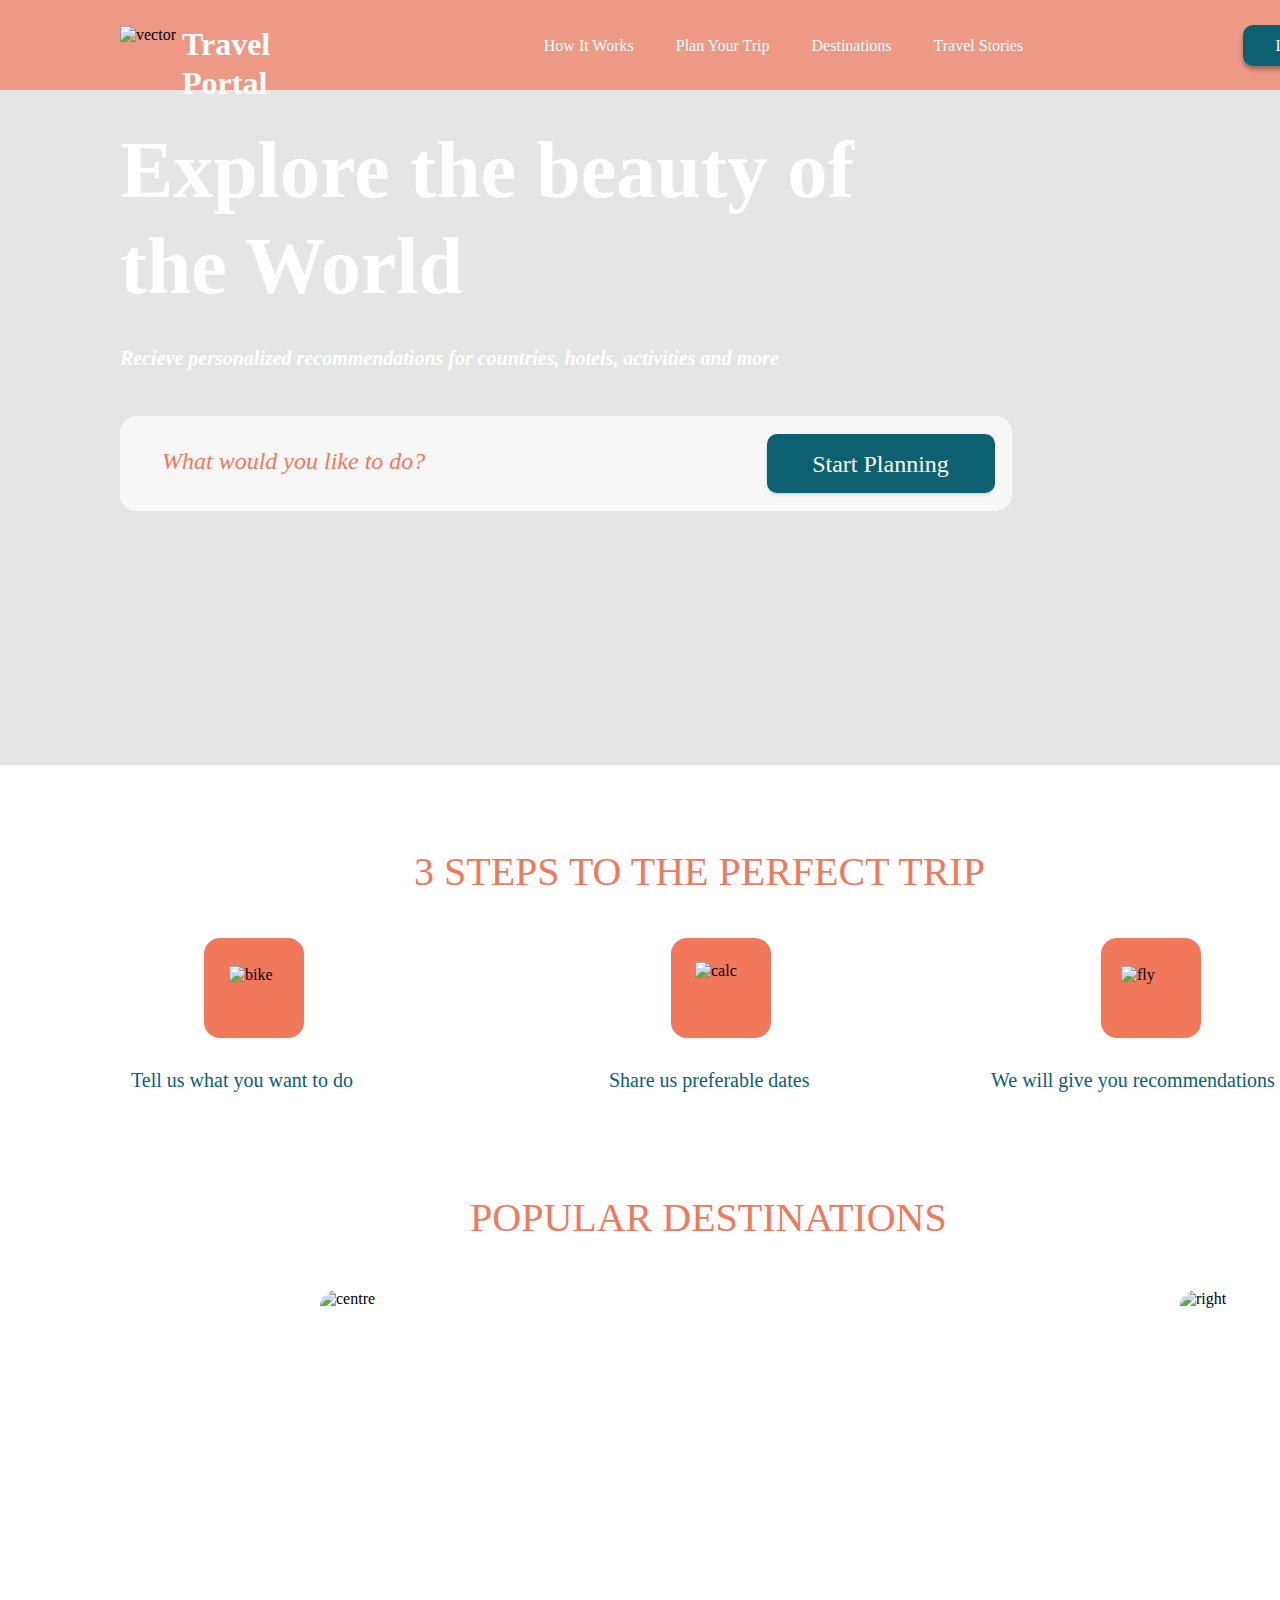
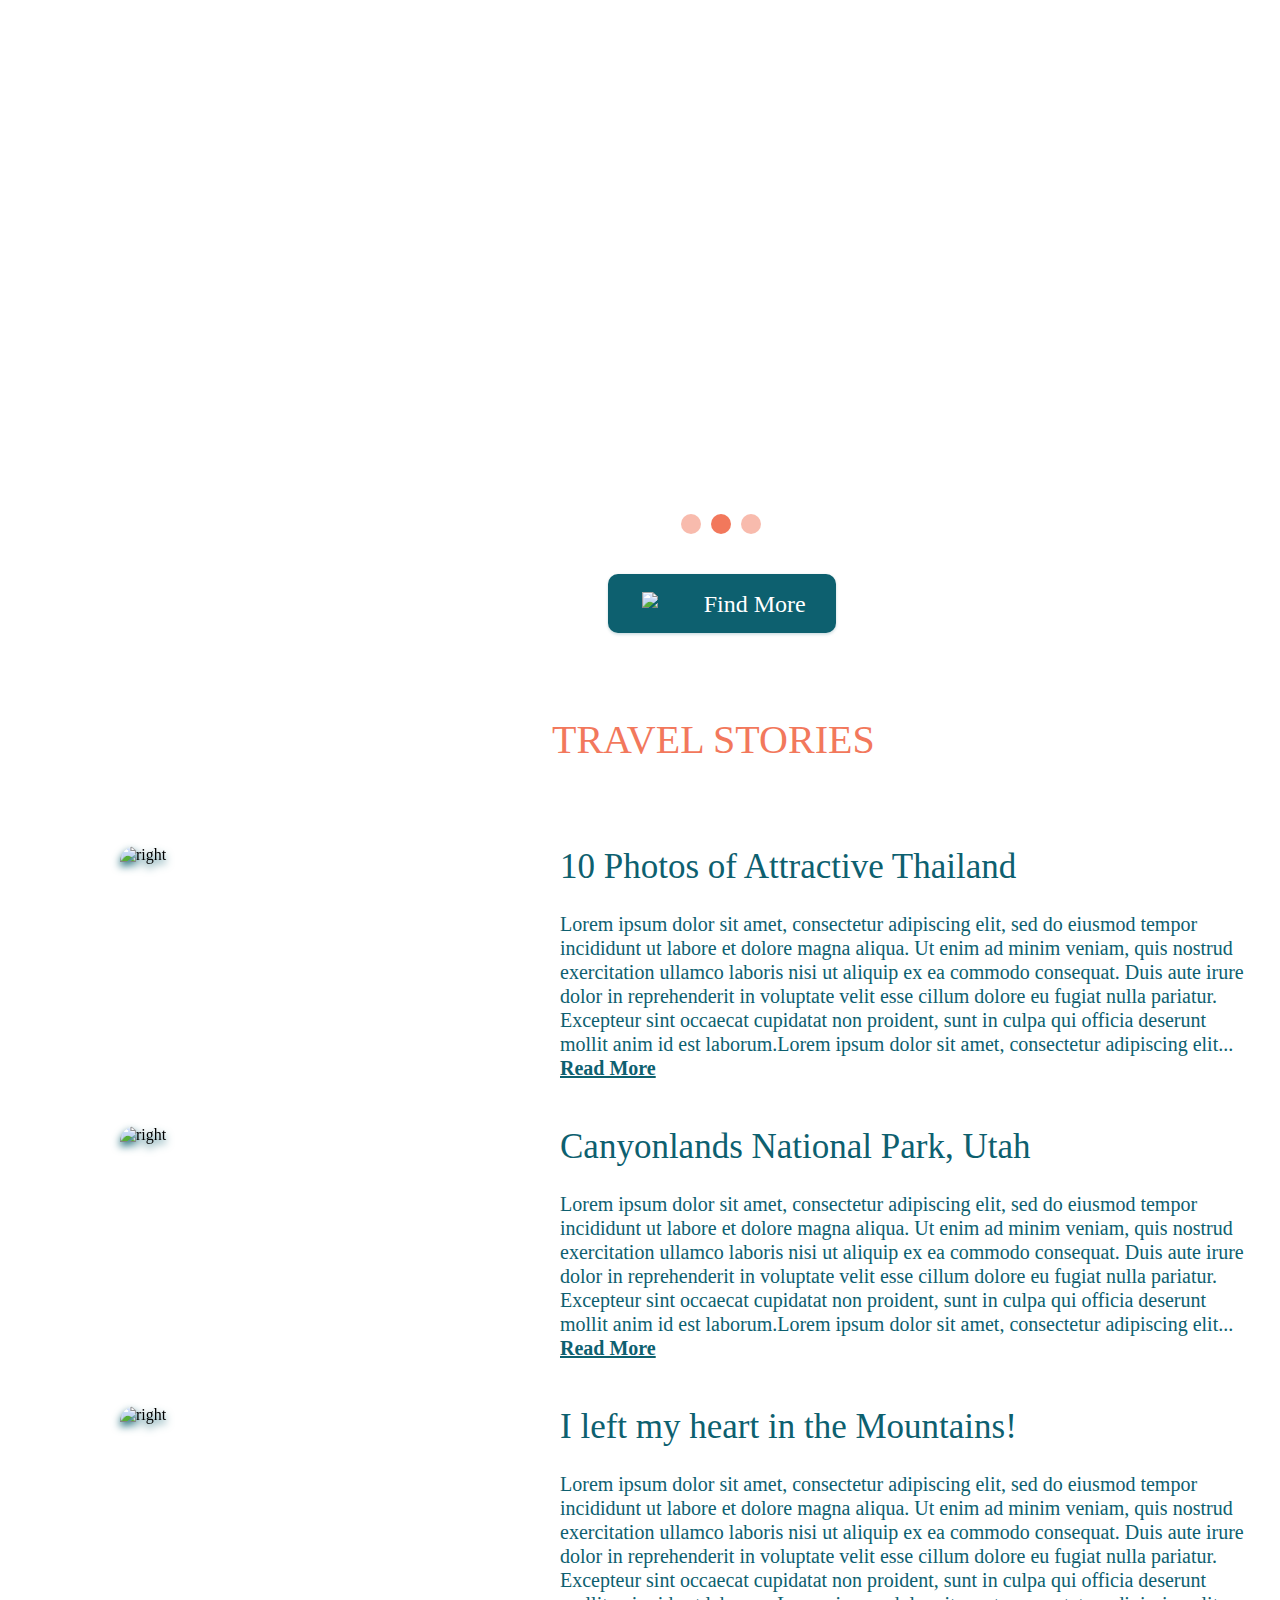
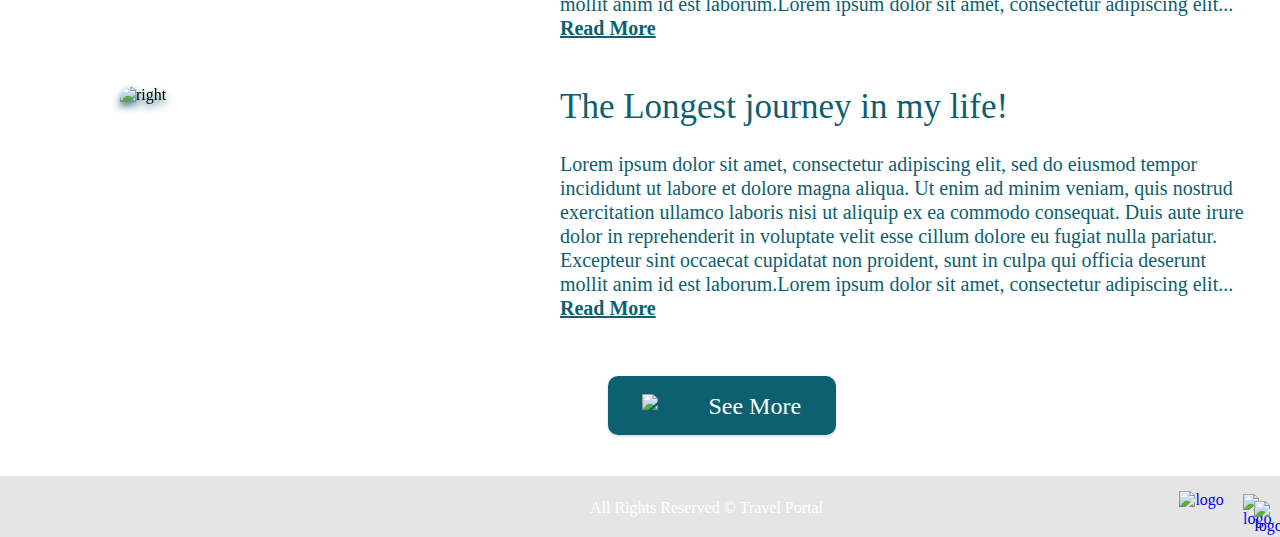
==== travel/travel.html @ ffa9858a "feat: add travel file" ====
<!DOCTYPE html>
<html lang="En">

<head>
    <meta charset="UTF-8">
    <title>Travel</title>
    <link rel="stylesheet" type="text/css" href="travel.css">
    <link rel="icon" type="image/x-icon" href="travel/picture/rsschoolicon.png">
</head>

<body class="">
    <hgroup class="centre0 mycursor">

        <header>
            <section>
                <div class="top1">

                    <div>
                        <img class="vector" alt="vector" src="travel/picture/logotravel.svg">
                    </div>

                    <div>
                        <h4 class="TravelPortal">Travel Portal</h4>
                    </div>

                    <nav class="navig mucursor">
                        <ul class="nav__li">
                            <li><a class="navili" href="#Explore_the_beauty_of_the_World">How It Works</a></li>
                            <li><a class="navili" href="#3_STEPS_TO_THE_PERFECT_TRIP">Plan Your Trip</a></li>
                            <li><a class="navili" href="#POPULAR_DESTINATIONS">Destinations</a></li>
                            <li><a class="navili" href="#TRAVEL_STORIES">Travel Stories</a></li>
                        </ul>
                    </nav>
                    
                        
                                         
                    <button class="login">

                        <a href="file:///C:/Users/Dimas/rsSchool/rsschool-cv/Login.html"><p class="log1">Login</p></a>

                    </button>
                    
                </div>

                <div class="preview">
                    <preview>
                        <h1 id="Explore_the_beauty_of_the_World">Explore the beauty of<br> the World</h1>
                        <p class="previewP">Recieve personalized recommendations for countries, hotels, activities and
                            more</p>
                        <div class="qu" type="text" id="fname" name="fname">
                            <div class="text1">

                                <p>What would you like to do?</p>

                            </div>

                            <button class="startplan">
                                <p class="start">Start Planning</p>
                            </button>
                        </div>
                </div>
                </preview>
                </div>
            </section>
        </header>

        <main>
            <steps>
                <div>
                    <h2 class="steps4" id="3_STEPS_TO_THE_PERFECT_TRIP">3 STEPS TO THE PERFECT TRIP</h2>

                    <div>
                        <steps>
                            <div class="steps321">
                                <div class="steps1">
                                    <div class="logo1"><img class="bike1" alt="bike" src="travel/picture/logobike.svg">
                                    </div>
                                    <p class="textsteps1">Tell us what you want to do</p>
                                </div>
                                <div class="steps2">
                                    <div class="logo2"><img class="calc1" alt="calc" src="travel/picture/logocalc.png">
                                    </div>
                                    <p class="textsteps2">Share us preferable dates </p>

                                </div>
                                <div class="steps3">
                                    <div class="logo3"><img class="fly" alt="fly" src="travel/picture/logofly.png"></div>
                                    <p class="textsteps3">We will give you recommendations</p>
                                </div>
                            </div>

                        </steps>

                    </div>
                </div>

                <div class="">
                    <destinations>
                        <div>
                            <div class="popular" id="POPULAR_DESTINATIONS">
                                <h2 class="steps5">POPULAR DESTINATIONS</h2>
                            </div>
                        </div>
                        <div class="pucture3 ">
                            <div>
                                <div class="container">
                                    <img class="leftpicture slaider" alt="left" src="travel/picture/leftpicture.jpg">
                                </div>
                            </div>
                            <div>
                                <div class="container">
                                    <img class="centrepicture slaider" alt="centre" src="travel/picture/centrepicture.jpg">
                                    <p class="bottom-left">JAPAN</p>
                                </div>
                            </div>



                            <div>
                                <div class="container">
                                    <img class="rightpicture slaider" alt="right" src="travel/picture/rightpicture.jpg">
                                    <div class="bottom-left">USA</div>
                                </div>
                            </div>
                        </div>
                        <div>
                            <ul class="point">
                                <li class="point1 point"></li>
                                <li class="point2 point"></li>
                                <li class="point3 point"></li>
                            </ul>
                        </div>

                        <div class="seemore">
                            <button style="display: flex;">
                                <img class="right" alt="right" src="travel/picture/right.svg">
                                <p class="text_see_more">Find More</p>
                            </button>
                        </div>

                        <div id="TRAVEL_STORIES">
                            <div class="text_travel_stories">
                                <h2 class="steps6">TRAVEL STORIES</h2>
                            </div>
                        </div>

                    </destinations>
                </div>




                <stories>
                    <div class="fon">
                        <div class="stories">
                            <div class="text2">
                                <section>
                                    <div>
                                        <div class="text12">
                                            <img class="p1" alt="right" src="travel/picture/P1.jpg">
                                            <span class="textleft">
                                                <p class="textbig">10 Photos of Attractive Thailand</p>
                                                <p class="textlittle texttop">Lorem ipsum dolor sit amet, consectetur
                                                    adipiscing
                                                    elit,
                                                    sed do
                                                    eiusmod tempor<br>
                                                    incididunt ut labore et dolore magna aliqua. Ut enim ad minim
                                                    veniam,
                                                    quis
                                                    nostrud<br>
                                                    exercitation ullamco laboris nisi ut aliquip ex ea commodo
                                                    consequat.
                                                    Duis
                                                    aute
                                                    irure<br>
                                                    dolor in reprehenderit in voluptate velit esse cillum dolore eu
                                                    fugiat
                                                    nulla
                                                    pariatur.<br>
                                                    Excepteur sint occaecat cupidatat non proident, sunt in culpa qui
                                                    officia
                                                    deserunt<br>
                                                    mollit anim id est laborum.Lorem ipsum dolor sit amet, consectetur
                                                    adipiscing
                                                    elit...<br>
                                                    <ins><b>Read More</b></ins>
                                                </p>
                                            </span>
                                        </div>
                                    </div>
                                </section>
                                <section>
                                    <div class="">
                                        <div class="text12">
                                            <img class="p1" alt="right" src="travel/picture/P2.jpg">
                                            <span class="textleft">
                                                <p class="textbig">Canyonlands National Park, Utah</p>
                                                <p class="textlittle texttop">Lorem ipsum dolor sit amet, consectetur
                                                    adipiscing
                                                    elit,
                                                    sed do
                                                    eiusmod tempor<br>
                                                    incididunt ut labore et dolore magna aliqua. Ut enim ad minim
                                                    veniam,
                                                    quis
                                                    nostrud<br>
                                                    exercitation ullamco laboris nisi ut aliquip ex ea commodo
                                                    consequat.
                                                    Duis
                                                    aute
                                                    irure<br>
                                                    dolor in reprehenderit in voluptate velit esse cillum dolore eu
                                                    fugiat
                                                    nulla
                                                    pariatur.<br>
                                                    Excepteur sint occaecat cupidatat non proident, sunt in culpa qui
                                                    officia
                                                    deserunt<br>
                                                    mollit anim id est laborum.Lorem ipsum dolor sit amet, consectetur
                                                    adipiscing
                                                    elit...<br>
                                                    <ins><b>Read More</b></ins>
                                                </p>
                                            </span>
                                        </div>
                                    </div>
                                </section>

                                <section>
                                    <div class="">
                                        <div class="text12">
                                            <img class="p1" alt="right" src="travel/picture/P3.jpg">
                                            <span class="textleft">
                                                <p class="textbig">I left my heart in the Mountains!</p>
                                                <p class="textlittle texttop">Lorem ipsum dolor sit amet, consectetur
                                                    adipiscing
                                                    elit,
                                                    sed do
                                                    eiusmod tempor<br>
                                                    incididunt ut labore et dolore magna aliqua. Ut enim ad minim
                                                    veniam,
                                                    quis
                                                    nostrud<br>
                                                    exercitation ullamco laboris nisi ut aliquip ex ea commodo
                                                    consequat.
                                                    Duis
                                                    aute
                                                    irure<br>
                                                    dolor in reprehenderit in voluptate velit esse cillum dolore eu
                                                    fugiat
                                                    nulla
                                                    pariatur.<br>
                                                    Excepteur sint occaecat cupidatat non proident, sunt in culpa qui
                                                    officia
                                                    deserunt<br>
                                                    mollit anim id est laborum.Lorem ipsum dolor sit amet, consectetur
                                                    adipiscing
                                                    elit...<br>
                                                    <ins><b>Read More</b></ins>
                                                </p>
                                            </span>
                                        </div>
                                    </div>
                                </section>
                                <section>
                                    <div class="">
                                        <div class="text12">
                                            <img class="p1" alt="right" src="travel/picture/P4.jpg">
                                            <span class="textleft">
                                                <p class="textbig">The Longest journey in my life!</p>
                                                <p class="textlittle texttop">Lorem ipsum dolor sit amet, consectetur
                                                    adipiscing
                                                    elit,
                                                    sed do
                                                    eiusmod tempor<br>
                                                    incididunt ut labore et dolore magna aliqua. Ut enim ad minim
                                                    veniam,
                                                    quis
                                                    nostrud<br>
                                                    exercitation ullamco laboris nisi ut aliquip ex ea commodo
                                                    consequat.
                                                    Duis
                                                    aute
                                                    irure<br>
                                                    dolor in reprehenderit in voluptate velit esse cillum dolore eu
                                                    fugiat
                                                    nulla
                                                    pariatur.<br>
                                                    Excepteur sint occaecat cupidatat non proident, sunt in culpa qui
                                                    officia
                                                    deserunt<br>
                                                    mollit anim id est laborum.Lorem ipsum dolor sit amet, consectetur
                                                    adipiscing
                                                    elit...<br>
                                                    <ins><b>Read More</b></ins>
                                                </p>
                                            </span>
                                        </div>
                                    </div>
                                </section>
                            </div>

                            <div class="seemore">
                                <button style="display: flex;">
                                    <img class="right" alt="right" src="travel/picture/right.svg">
                                    <p class="text_see_more">See More</p>
                                </button>

                            </div>
                        </div>
                    </div>


                </stories>

        </main>

        <footer>

            <div class="fon1">

                <div class="footer1">
                    <p class="textfooter">All Rights Reserved © Travel Portal</p>
                </div>

                <div class="logoinsta">
                    <a class="" href="https://github.com/DmitriiYusha"> <img alt="logo"
                            src="travel/picture/logoInsta.svg"></a>
                </div>

                <div class="container1 logoyyoutube">
                    <div>
                        <a class="" href="https://github.com/DmitriiYusha">
                            <img alt="logo" src="travel/picture/logoYouTube.svg">
                        </a>
                        <a class="bottom-left1" href="https://github.com/DmitriiYusha">
                            <img class="" alt="logo" src="travel/picture/youtube1.svg">
                        </a>
                    </div>
                </div>

                <div class="logobirsd">
                    <a class="" href="https://github.com/DmitriiYusha"> <img alt="logo"
                            src="travel/picture/logobirsd.svg"></a>
                </div>

            </div>

        </footer>


    </hgroup>
</body>

</html>
---- travel/travel.css ----
/*! normalize.css v8.0.1 | MIT License | github.com/necolas/normalize.css */

/* Document
   ========================================================================== */

/**
 * 1. Correct the line height in all browsers.
 * 2. Prevent adjustments of font size after orientation changes in iOS.
 */

html {
    line-height: 1.15;
    /* 1 */
    -webkit-text-size-adjust: 100%;
    /* 2 */
}

/* Sections
     ========================================================================== */

/**
   * Remove the margin in all browsers.
   */

body {
    margin: 0;
}

/**
   * Render the `main` element consistently in IE.
   */

main {
    display: block;
}

/**
   * Correct the font size and margin on `h1` elements within `section` and
   * `article` contexts in Chrome, Firefox, and Safari.
   */

h1 {
    font-size: 2em;
    margin: 0.67em 0;
}

/* Grouping content
     ========================================================================== */

/**
   * 1. Add the correct box sizing in Firefox.
   * 2. Show the overflow in Edge and IE.
   */

hr {
    box-sizing: content-box;
    /* 1 */
    height: 0;
    /* 1 */
    overflow: visible;
    /* 2 */
}

/**
   * 1. Correct the inheritance and scaling of font size in all browsers.
   * 2. Correct the odd `em` font sizing in all browsers.
   */

pre {
    font-family: monospace, monospace;
    /* 1 */
    font-size: 1em;
    /* 2 */
}

/* Text-level semantics
     ========================================================================== */

/**
   * Remove the gray background on active links in IE 10.
   */

a {
    background-color: transparent;
}

/**
   * 1. Remove the bottom border in Chrome 57-
   * 2. Add the correct text decoration in Chrome, Edge, IE, Opera, and Safari.
   */

abbr[title] {
    border-bottom: none;
    /* 1 */
    text-decoration: underline;
    /* 2 */
    text-decoration: underline dotted;
    /* 2 */
}

/**
   * Add the correct font weight in Chrome, Edge, and Safari.
   */

b,
strong {
    font-weight: bolder;
}

/**
   * 1. Correct the inheritance and scaling of font size in all browsers.
   * 2. Correct the odd `em` font sizing in all browsers.
   */

code,
kbd,
samp {
    font-family: monospace, monospace;
    /* 1 */
    font-size: 1em;
    /* 2 */
}

/**
   * Add the correct font size in all browsers.
   */

small {
    font-size: 80%;
}

/**
   * Prevent `sub` and `sup` elements from affecting the line height in
   * all browsers.
   */

sub,
sup {
    font-size: 75%;
    line-height: 0;
    position: relative;
    vertical-align: baseline;
}

sub {
    bottom: -0.25em;
}

sup {
    top: -0.5em;
}

/* Embedded content
     ========================================================================== */

/**
   * Remove the border on images inside links in IE 10.
   */

img {
    border-style: none;
}

/* Forms
     ========================================================================== */

/**
   * 1. Change the font styles in all browsers.
   * 2. Remove the margin in Firefox and Safari.
   */

button,
input,
optgroup,
select,
textarea {
    font-family: inherit;
    /* 1 */
    font-size: 100%;
    /* 1 */
    line-height: 1.15;
    /* 1 */
    margin: 0;
    /* 2 */
}

/**
   * Show the overflow in IE.
   * 1. Show the overflow in Edge.
   */

button,
input {
    /* 1 */
    overflow: visible;
}

/**
   * Remove the inheritance of text transform in Edge, Firefox, and IE.
   * 1. Remove the inheritance of text transform in Firefox.
   */

button,
select {
    /* 1 */
    text-transform: none;
}

/**
   * Correct the inability to style clickable types in iOS and Safari.
   */

button,
[type="button"],
[type="reset"],
[type="submit"] {
    -webkit-appearance: button;
}

/**
   * Remove the inner border and padding in Firefox.
   */

button::-moz-focus-inner,
[type="button"]::-moz-focus-inner,
[type="reset"]::-moz-focus-inner,
[type="submit"]::-moz-focus-inner {
    border-style: none;
    padding: 0;
}

/**
   * Restore the focus styles unset by the previous rule.
   */

button:-moz-focusring,
[type="button"]:-moz-focusring,
[type="reset"]:-moz-focusring,
[type="submit"]:-moz-focusring {
    outline: 1px dotted ButtonText;
}

/**
   * Correct the padding in Firefox.
   */

fieldset {
    padding: 0.35em 0.75em 0.625em;
}

/**
   * 1. Correct the text wrapping in Edge and IE.
   * 2. Correct the color inheritance from `fieldset` elements in IE.
   * 3. Remove the padding so developers are not caught out when they zero out
   *    `fieldset` elements in all browsers.
   */

legend {
    box-sizing: border-box;
    /* 1 */
    color: inherit;
    /* 2 */
    display: table;
    /* 1 */
    max-width: 100%;
    /* 1 */
    padding: 0;
    /* 3 */
    white-space: normal;
    /* 1 */
}

/**
   * Add the correct vertical alignment in Chrome, Firefox, and Opera.
   */

progress {
    vertical-align: baseline;
}

/**
   * Remove the default vertical scrollbar in IE 10+.
   */

textarea {
    overflow: auto;
}

/**
   * 1. Add the correct box sizing in IE 10.
   * 2. Remove the padding in IE 10.
   */

[type="checkbox"],
[type="radio"] {
    box-sizing: border-box;
    /* 1 */
    padding: 0;
    /* 2 */
}

/**
   * Correct the cursor style of increment and decrement buttons in Chrome.
   */

[type="number"]::-webkit-inner-spin-button,
[type="number"]::-webkit-outer-spin-button {
    height: auto;
}

/**
   * 1. Correct the odd appearance in Chrome and Safari.
   * 2. Correct the outline style in Safari.
   */

[type="search"] {
    -webkit-appearance: textfield;
    /* 1 */
    outline-offset: -2px;
    /* 2 */
}

/**
   * Remove the inner padding in Chrome and Safari on macOS.
   */

[type="search"]::-webkit-search-decoration {
    -webkit-appearance: none;
}

/**
   * 1. Correct the inability to style clickable types in iOS and Safari.
   * 2. Change font properties to `inherit` in Safari.
   */

::-webkit-file-upload-button {
    -webkit-appearance: button;
    /* 1 */
    font: inherit;
    /* 2 */
}

/* Interactive
     ========================================================================== */

/*
   * Add the correct display in Edge, IE 10+, and Firefox.
   */

details {
    display: block;
}

/*
   * Add the correct display in all browsers.
   */

summary {
    display: list-item;
}

/* Misc
     ========================================================================== */

/**
   * Add the correct display in IE 10+.
   */

template {
    display: none;
}

/**
   * Add the correct display in IE 10.
   */

[hidden] {
    display: none;
}


/* Убираем внешние отступы */
html,
body,
h1,
h2,
h3,
h4,
p,
ul[class],
ol[class],
li,
figure,
figcaption,
blockquote,
dl,
dd {
    margin: 0;
}

/* Убираем внутренние отступы */
ul[class],
ol[class] {
    padding: 0;
}

a {
    text-decoration: none;
    /* Убираем подчёркивание */
}

body {
    width: 100%;
    background: #E5E5E5;
}

main {
    background: white;
}

.centre0 {
    margin: 0 auto;
    width: 1440px;
    height: 3735px;
}

header {
    width: 1440px;
    height: 765px;
    left: 0px;
    top: 0px;
    border-radius: 0px;
    background-image: url(travel/picture/Basicfon.jpg);

}


button {
    padding: 0;
    border: none;
    font: inherit;
    color: inherit;
    background-color: transparent;
    /* отображаем курсор в виде руки при наведении; некоторые
    считают, что необходимо оставлять стрелочный вид для кнопок */
    cursor: pointer;
  }
button

{

     border:none;

}

.top1 {
    display: flex;
    height: 90px;
    width: 1440px;
    background: #F2785CB2 70%;
}

.TravelStories {

    height: 31px;
    margin-left: 156px;
    margin-top: 25px;
    display: flex;
    font-family: 'Magra';
    font-style: normal;
    font-weight: 600;
    font-size: 32px;
    line-height: 39px;
    color: #FFFFFF;
}




/* navigation */


/* Auto layout */
li:not(:first-child) {
    margin-left: 42px;

}

nav {
    display: flex;
    justify-content: center;
    flex-wrap: wrap;
    list-style: none;
}




.navig {
    width: 527px;
    height: 21px;
    margin-left: 158px;
    margin-top: 35px;

}

.navili {
    font-family: 'Red Hat Text';
    font-style: normal;
    font-weight: 500;
    font-size: 16px;
    line-height: 21px;
    color: #FFFFFF;
    display: list-item;

    list-style-type: none;


}

.nav__li {
    display: flex;
    list-style: none;


    justify-content: space-around;
    flex-wrap: wrap;
    text-decoration: none;
}


.login {

    margin-top: 25px;
    margin-left: 196px;
    width: 103px;
    height: 41px;
    left: 1217px;
    top: 25px;
    background: #0D606F;
    box-shadow: 0px 4px 4px rgba(0, 0, 0, 0.25), 0px 2px 3px rgba(13, 96, 111, 0.16);
    border-radius: 10px;




}

.log1 {
    padding: 9px 30px 10px 30px;
    width: 43px;
    height: 21px;

    font-family: 'Red Hat Text';
    font-style: normal;
    font-weight: 500;
    font-size: 16px;
    line-height: 21px;

    color: #FFFFFF;
}

.vector {

    width: 30px;
    margin-left: 120px;
    margin-top: 26px;
    margin-bottom: 34px;


}

.TravelPortal {



    margin-left: 6px;
    margin-top: 25px;
    font-family: 'Magra';
    font-style: normal;
    font-weight: 600;
    font-size: 32px;
    line-height: 39px;

    color: #FFFFFF;
    width: 180px;
    height: 31px;
}

.steps4 {
    margin-left: 414px;
    padding-top: 80px;

    font-family: "Red Hat Text";
    font-style: normal;
    font-weight: 500;
    font-size: 40px;
    line-height: 53px;
    color: #F2785C;
}

.steps5 {
    width: 501px;
    height: 53px;
    left: 470px;
    top: 1189px;

    font-family: 'Red Hat Text';
    font-style: normal;
    font-weight: 500;
    font-size: 40px;
    line-height: 53px;
    /* identical to box height */


    color: #F2785C;

}

.steps6 {
    width: 335px;
    height: 53px;
    left: 552px;
    top: 2311px;

    font-family: 'Red Hat Text';
    font-style: normal;
    font-weight: 500;
    font-size: 40px;
    line-height: 53px;
    /* identical to box height */


    color: #F2785C;

}

.frame {
    display: flex;
    flex-direction: row;
    justify-content: center;
    align-items: center;
    padding: 10px 229px;
    gap: 10px;

    position: absolute;
    width: 103px;
    height: 41px;
    left: 1217px;
    top: 25px;

    background: #0D606F;
    box-shadow: 0px 4px 4px rgba(0, 0, 0, 0.25), 0px 2px 3px rgba(13, 96, 111, 0.16);
    border-radius: 10px;
}

h1 {
    font-family: "Aleo";
    width: 700;
    font-size: 80px;
    color: #FFFFFF;
    line-height: 96px;
}

.preview {
    margin-top: 32px;
    margin-left: 120px;

}

.previewP {
    width: 723px;
    height: 24px;
    font-family: 'Aleo';
    font-style: italic;
    font-weight: 700;
    font-size: 20px;
    Line-height: 24px;
    color: #FFFFFF;
    margin-top: 32px;

}

.qu {
    width: 892px;
    height: 95px;
    left: 120px;
    margin-top: 46px;

    background: rgba(255, 255, 255, 0.7);
    border-radius: 16px;
}

.text1 {
    float: left;
    padding-top: 31px;
    padding-left: 42px;
    Width: 560px;
    Height: 22px;
    font-family: "Aleo";
    font-style: italic;
    font-size: 24px;
    font-weight: 400;
    line-height: 29px;
    color: #F2785C;

}

.startplan {
    float: left;
    margin-top: 18px;
    margin-left: 45px;
    width: 228px;
    height: 59px;
    left: 766px;
    top: 434px;

    background: #0D606F;
    box-shadow: 0px 0px 3px rgba(13, 96, 111, 0.08),
        0px 2px 3px rgba(13, 96, 111, 0.16);
    border-radius: 10px;
}

.start {
    font-family: 'Red Hat Text';
    font-style: normal;
    font-size: 24px;
    line-height: 32px;
    font-weight: 500;
    color: #FFFFFF;
   margin-left: 32px;
    width: 163px;
    height: 32px;
    

}

.steps321 {
    display: flex;
    float: left;
}

.steps1 {

    margin-left: 131px;

}

.steps2 {

    margin-left: 231px;

}

.steps3 {

    margin-left: 160px;

}

.textsteps1 {
    width: 247px;
    height: 24px;
    color: #0D606F;
    font-family: 'Aleo';
    font-style: normal;
    font-weight: 400;
    font-size: 20px;
    line-height: 24px;
    margin-top: 30px;
}

.textsteps2 {
    width: 222px;
    height: 24px;
    color: #0D606F;
    font-family: 'Aleo';
    font-style: normal;
    font-weight: 400;
    font-size: 20px;
    line-height: 24px;
    margin-top: 30px;
}


.textsteps3 {
    width: 317px;
    height: 24px;
    color: #0D606F;
    font-family: 'Aleo';
    font-style: normal;
    font-weight: 400;
    font-size: 20px;
    line-height: 24px;
    margin-top: 30px;

}

.logo1 {

    width: 100px;
    height: 100px;
    margin-top: 40px;
    margin-left: 73px;

    background: #F2785C;
    border-radius: 16px;

}

.logo2 {
    width: 100px;
    height: 100px;
    margin-left: 62px;
    margin-top: 40px;
    background: #F2785C;
    border-radius: 16px;
}

.logo3 {
    width: 100px;
    height: 100px;
    margin-left: 110px;
    margin-top: 40px;

    background: #F2785C;
    border-radius: 16px;
}

.bike1 {
    margin: 28px 25px 27px 25px;
}

.calc1 {
    margin: 24px;
}

.fly {
    margin: 28px 20px 27px 20px;
}

.pupulardis {
    width: 2520px;
    height: 1042px;
    left: -540px;
    top: 1189px;
}

.popular {
    display: inline-flex;
    margin-top: 99px;
    margin-left: 470px;
    width: 501px;
    height: 53px;
    left: 470px;
    top: 1189px;

    font-family: 'Red Hat Text';
    font-style: normal;
    font-weight: 500;
    font-size: 40px;
    line-height: 53px;
    color: #F2785C;
}

.pucture3 {
    margin-top: 46px;
    display: flex;
    justify-content: center;
    overflow: hidden;
    gap: 60px;

}

.slaider {
    position: absolute;
    width: 800px;
    height: 800px;
    border-radius: 16px;
}

.leftpicture {
    background: url(.jpg),
}

.centrepicture {

    background: url(travel/picture/JAPAN.svg);
}

.rightpicture {
    background: url(travel/picture/USA.svg);
}

.japan {
    width: 108px;
    height: 42px;
    font-family: 'Red Hat Text';
    font-style: normal;
    font-weight: 500;
    font-size: 32px;
    line-height: 42px;

    color: #FFFFFF;
}

.usa {
    width: 66px;
    height: 42px;
    font-family: 'Red Hat Text';
    font-style: normal;
    font-weight: 500;
    font-size: 32px;
    line-height: 42px;

    color: #FFFFFF;
}



.bottom-left {
    position: absolute;
    width: 66px;
    height: 42px;


    font-family: 'Red Hat Text';
    font-style: normal;
    font-weight: 500;
    font-size: 32px;
    line-height: 42px;

    color: #FFFFFF;
    margin-left: 15px;
    margin-top: 718px;
}

.container {
    position: relative;
    width: 800px;
    height: 800px;
}



.container p {
    color: #fff;

}


.point :not(:first-child) {
    margin-left: 10px;
} 


.point {
    display: flex;
    margin-left: 0;
  /* Отступ слева в браузере IE и Opera */
  padding-left: 0;
  

}

.point1 {
    margin-top: 24px;
    margin-left: 681px;
    width: 20px;
    height: 20px;
    border-radius: 20px;
    background: rgba(242, 120, 92, 0.5);
    list-style-type: none;

}

.point2 {
    margin-top: 24px;
    margin-left: 10px;
    width: 20px;
    height: 20px;
    border-radius: 20px;
    background: #F2785C;
    list-style-type: none;
}

.point3 {
    margin-top: 24px;
    margin-left: 10px;
    width: 20px;
    height: 20px;
    border-radius: 20px;
    background: rgba(242, 120, 92, 0.5);
    list-style-type: none;
}

.fon {
    background-image: url(travel/picture/boat.jpg);
}

.stories {

    width: 1440px;
    height: 1270px;
    top: 2404px;
    background: rgba(255, 255, 255, 0.7);

}

.text2 {
    padding-top: 40px;
    display: flex;
    flex-direction: column;
    margin-top: 40px;
    margin-left: 120px;
    gap: 30px;

}

.p1 {
    width: 400px;
    height: 250px;
    filter: drop-shadow(0px 4px 4px #0D606F);
    border-radius: 16px;
}


.textbig {
    width: 760px;
    height: 42px;
    left: 560px;
    top: 2724px;
    font-family: 'Aleo';
    font-style: normal;
    font-weight: 400;
    font-size: 35px;
    line-height: 42px;
    color: #0D606F;
}

.textlittle {
    width: 760px;
    height: 184px;
    font-family: 'Aleo';
    font-style: normal;
    font-weight: 400;
    font-size: 20px;
    line-height: 24px;
    color: #0D606F;
}

.text12 {
    display: flex;

}


.textleft {
    margin-left: 40px;
}

.texttop {
    margin-top: 24px;
}


.seemore {
    display: flex;
    margin-top: 40px;
    margin-left: 608px;
    width: 228px;
    height: 59px;
    background: #0D606F;
    box-shadow: 0px 0px 3px rgba(13, 96, 111, 0.08), 0px 2px 3px rgba(13, 96, 111, 0.16);
    border-radius: 10px;

    color: #0D606F;
}

.right {
    margin-top: 18.25px;
    margin-left: 33.5px;
    margin-bottom: 18.25px;
}

.text_travel_stories {
    margin-top: 80px;
    margin-left: 552px;
    width: 335px;
    height: 53px;
    left: 552px;
    top: 2311px;
    font-family: 'Red Hat Text';
    font-style: normal;
    font-weight: 500;
    font-size: 40px;
    line-height: 53px;
    color: #F2785C;
}

.text_see_more {

    margin-top: 13.5px;
    margin-left: 9px;
    width: 116px;
    height: 32px;

    font-family: 'Red Hat Text';
    font-style: normal;
    font-weight: 500;
    font-size: 24px;
    line-height: 32px;
    /* identical to box height */


    color: #FFFFFF;


    /* Inside auto layout */

    flex: none;
    order: 1;
    flex-grow: 0;
}


.fon1 {
    display: flex;
    background-image: url(travel/picture/boat.jpg);
    background-position: bottom;
    width: 1440px;
    height: 61px;
}


.textfooter {
    margin-top: 21px;
    margin-left: 590px;
    width: 260px;
    height: 21px;
    font-family: 'Red Hat Text';
    font-style: normal;
    font-weight: 500;
    font-size: 16px;
    line-height: 21px;
    color: #FFFFFF;
}

.logoinsta {
    margin-top: 15.4px;
    margin-left: 329.4px;
}

.logoyyoutube {
    margin-top: 17.5px;
    margin-left: 19.21px;
}

.logobirsd {
    margin-top: 16.85px;
    margin-left: 26.12px;
    margin-bottom: 18.96px;
    cursor:alias
}



.bottom-left1 {
    position: absolute;
    margin-top: 7px;
    margin-left: 11.22px;
    /* растягиваем на всю ширину и высоту */
    left: 0;
    right: 0;
    top: 0;
    bottom: 0;
}

.container1 {
    position: relative;
    width: 28.04px;
    height: 22.44px;


}

.back {
    position: absolute;
    bottom: 0;
    object-fit: почитать;

}


.mycursor{
    cursor: url(travel/picture/WOW-PNG-Free100px.png),auto;
}
  
.navili:hover {
    text-decoration: none; /* Убираем подчеркивание */
    color: rgb(14, 80, 84); /* Цвет ссылки при наведении на нее курсора мыши */  
    background: #be8da2; /* Цвет фона */
    border-radius: 15px;
   }
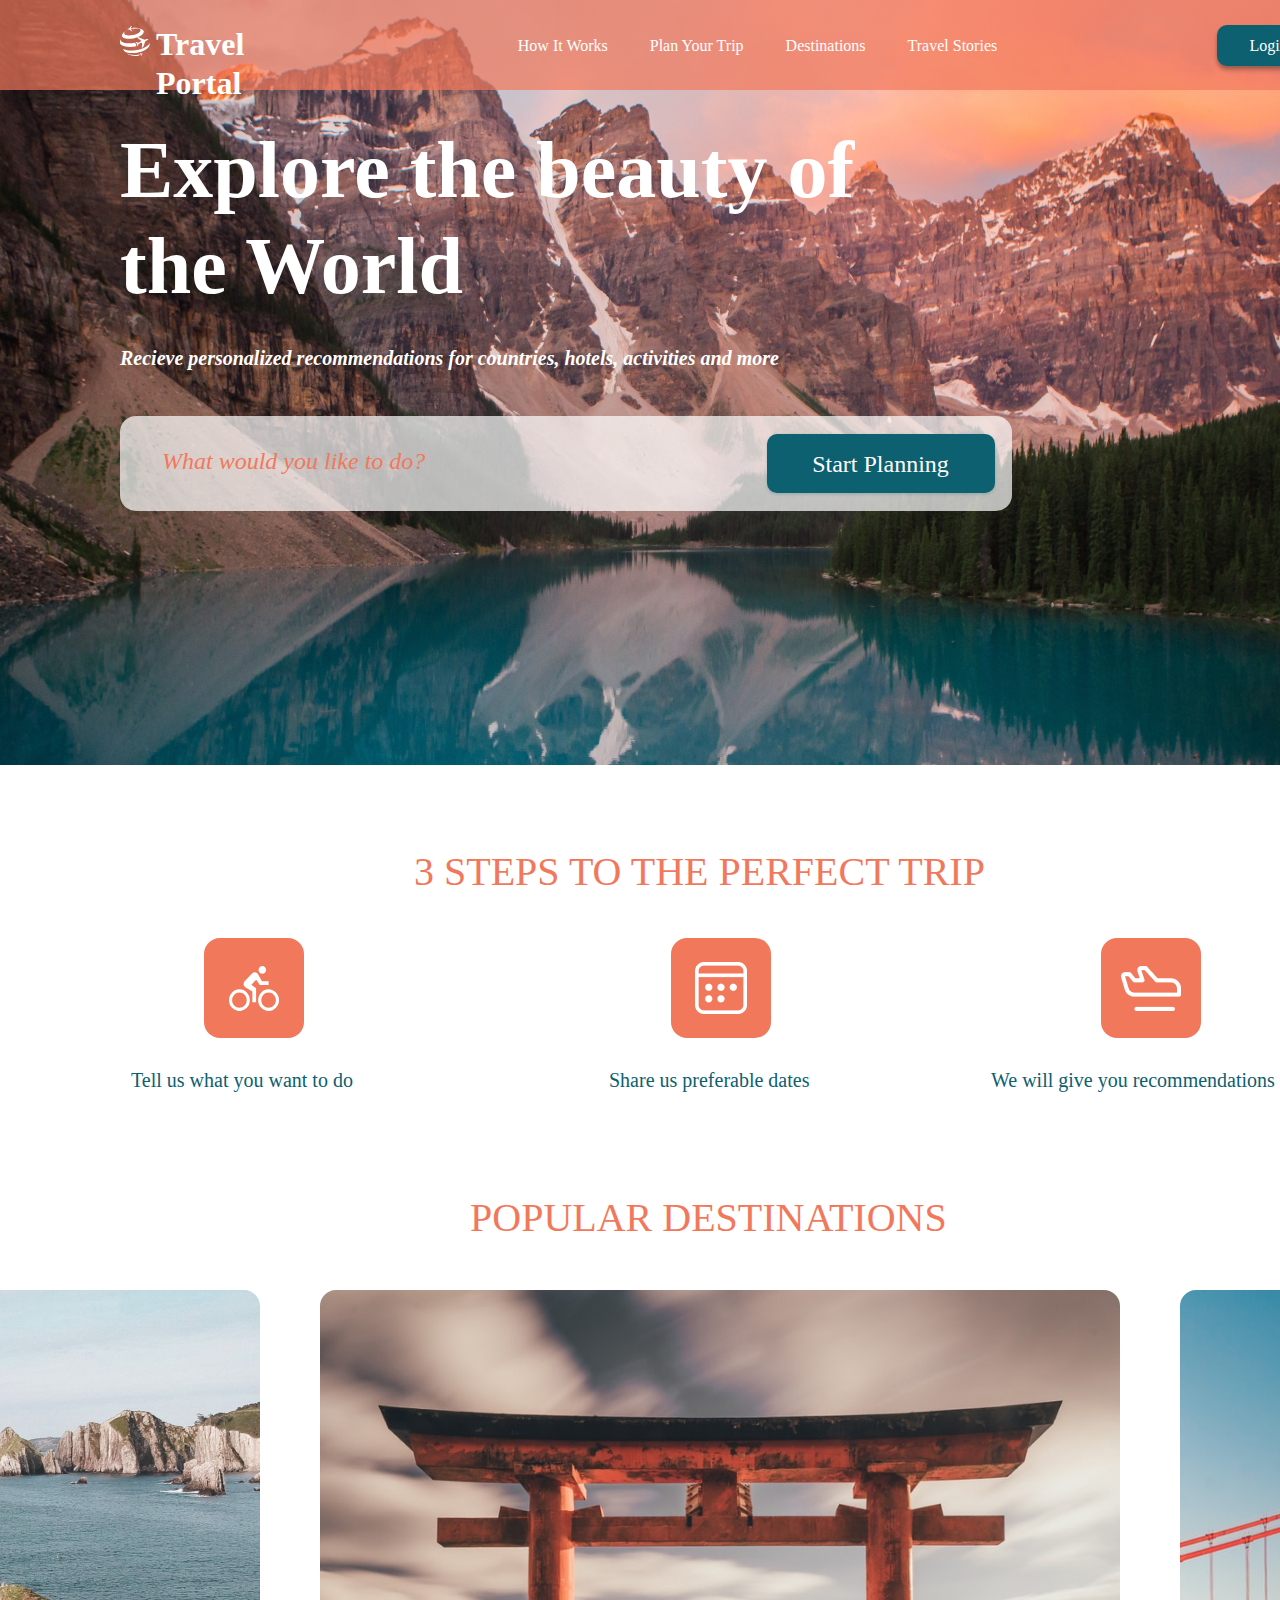
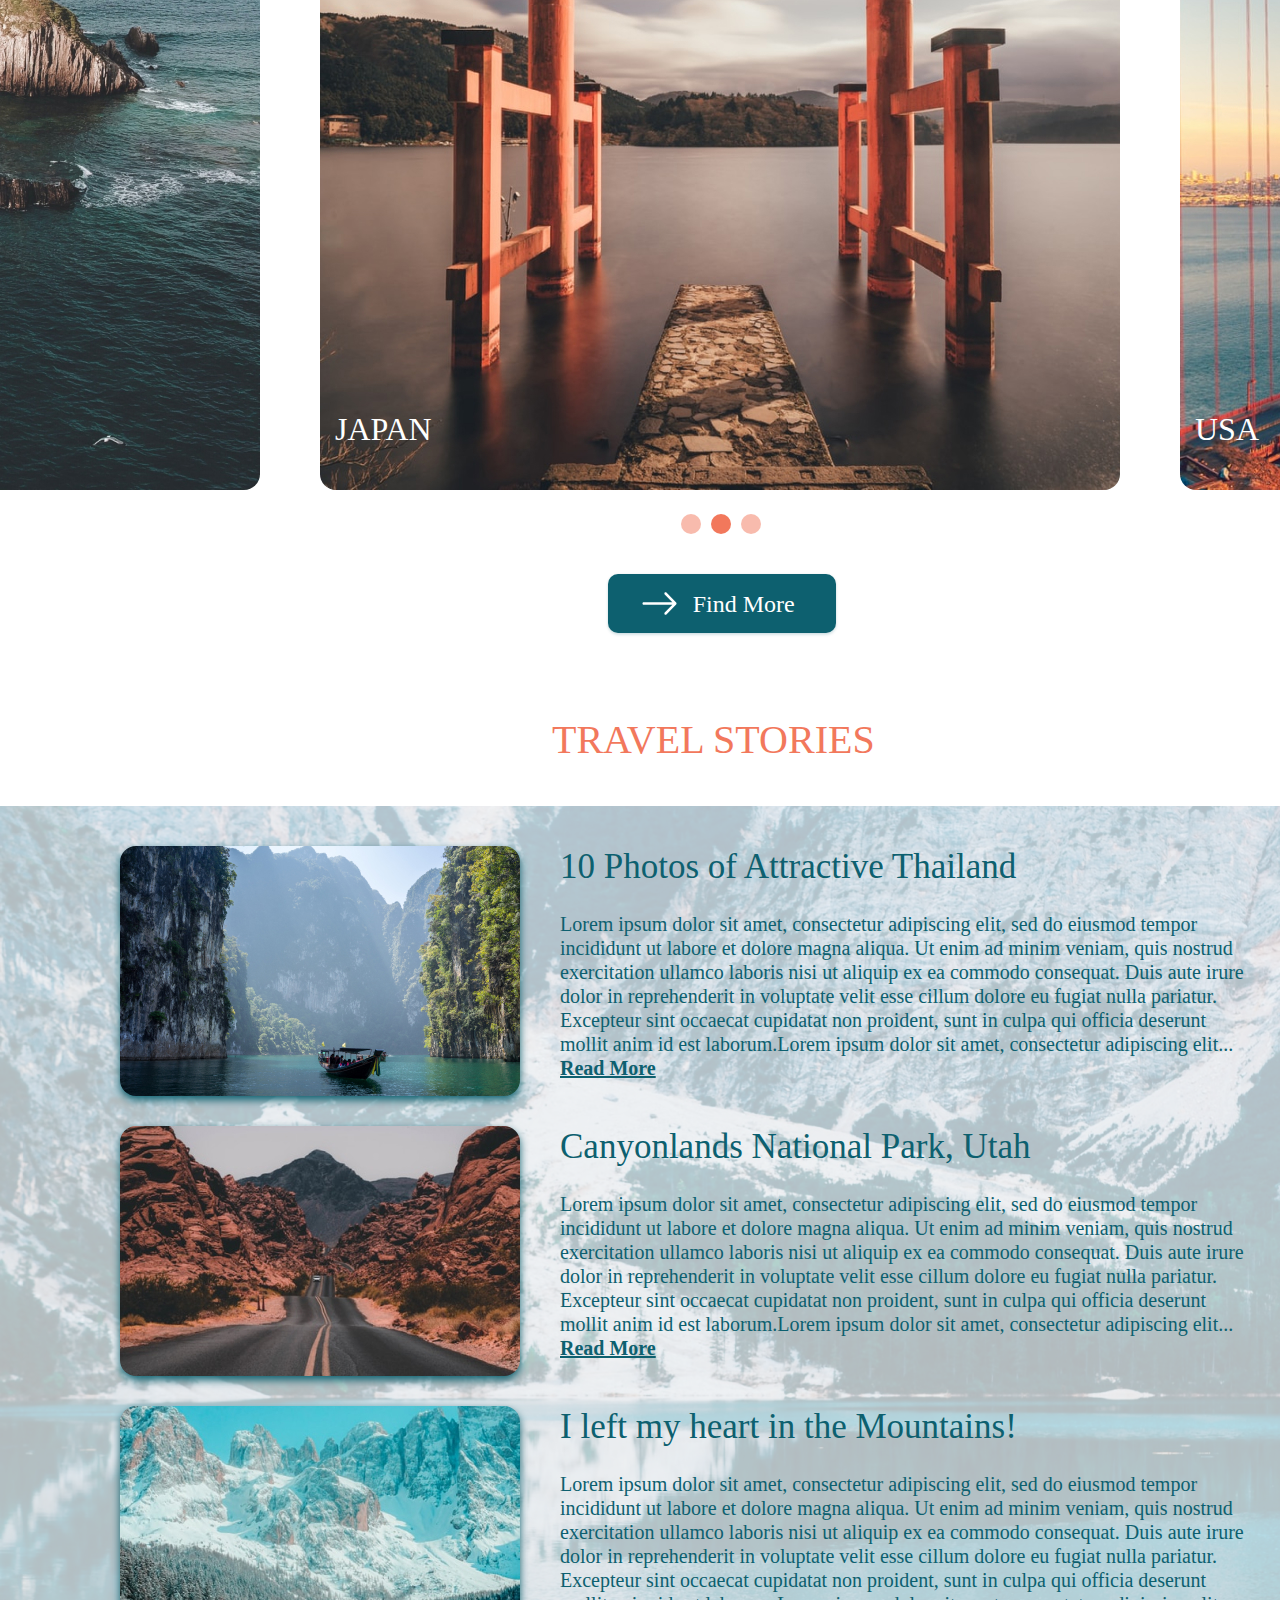
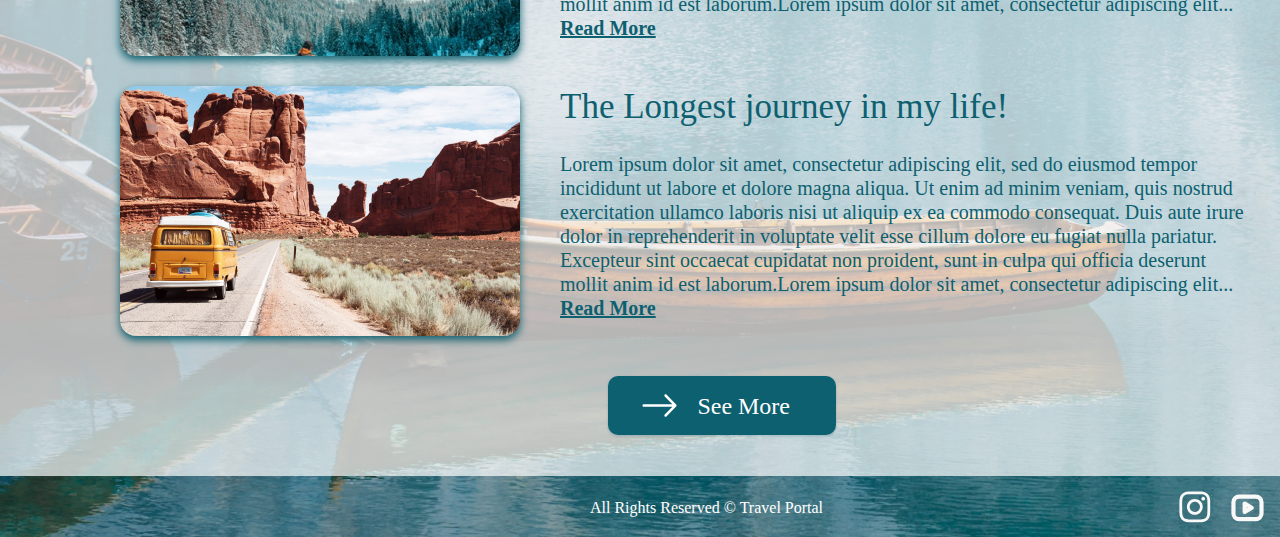
==== commit dcc7204d: "feat: add travel file" ====
--- a/travel/travel.html
+++ b/travel/travel.html
@@ -5,7 +5,7 @@
     <meta charset="UTF-8">
     <title>Travel</title>
     <link rel="stylesheet" type="text/css" href="travel.css">
-    <link rel="icon" type="image/x-icon" href="travel/picture/rsschoolicon.png">
+    <link rel="icon" type="image/x-icon" href="picture/rsschoolicon.png">
 </head>
 
 <body class="">
@@ -16,7 +16,7 @@
                 <div class="top1">
 
                     <div>
-                        <img class="vector" alt="vector" src="travel/picture/logotravel.svg">
+                        <img class="vector" alt="vector" src="picture/logotravel.svg">
                     </div>
 
                     <div>
@@ -36,7 +36,7 @@
                                          
                     <button class="login">
 
-                        <a href="file:///C:/Users/Dimas/rsSchool/rsschool-cv/Login.html"><p class="log1">Login</p></a>
+                        <a href="travellog.html"><p class="log1">Login</p></a>
 
                     </button>
                     
@@ -73,18 +73,18 @@
                         <steps>
                             <div class="steps321">
                                 <div class="steps1">
-                                    <div class="logo1"><img class="bike1" alt="bike" src="travel/picture/logobike.svg">
+                                    <div class="logo1"><img class="bike1" alt="bike" src="picture/logobike.svg">
                                     </div>
                                     <p class="textsteps1">Tell us what you want to do</p>
                                 </div>
                                 <div class="steps2">
-                                    <div class="logo2"><img class="calc1" alt="calc" src="travel/picture/logocalc.png">
+                                    <div class="logo2"><img class="calc1" alt="calc" src="picture/logocalc.png">
                                     </div>
                                     <p class="textsteps2">Share us preferable dates </p>
 
                                 </div>
                                 <div class="steps3">
-                                    <div class="logo3"><img class="fly" alt="fly" src="travel/picture/logofly.png"></div>
+                                    <div class="logo3"><img class="fly" alt="fly" src="picture/logofly.png"></div>
                                     <p class="textsteps3">We will give you recommendations</p>
                                 </div>
                             </div>
@@ -104,12 +104,12 @@
                         <div class="pucture3 ">
                             <div>
                                 <div class="container">
-                                    <img class="leftpicture slaider" alt="left" src="travel/picture/leftpicture.jpg">
+                                    <img class="leftpicture slaider" alt="left" src="picture/leftpicture.jpg">
                                 </div>
                             </div>
                             <div>
                                 <div class="container">
-                                    <img class="centrepicture slaider" alt="centre" src="travel/picture/centrepicture.jpg">
+                                    <img class="centrepicture slaider" alt="centre" src="picture/centrepicture.jpg">
                                     <p class="bottom-left">JAPAN</p>
                                 </div>
                             </div>
@@ -118,7 +118,7 @@
 
                             <div>
                                 <div class="container">
-                                    <img class="rightpicture slaider" alt="right" src="travel/picture/rightpicture.jpg">
+                                    <img class="rightpicture slaider" alt="right" src="picture/rightpicture.jpg">
                                     <div class="bottom-left">USA</div>
                                 </div>
                             </div>
@@ -133,7 +133,7 @@
 
                         <div class="seemore">
                             <button style="display: flex;">
-                                <img class="right" alt="right" src="travel/picture/right.svg">
+                                <img class="right" alt="right" src="picture/right.svg">
                                 <p class="text_see_more">Find More</p>
                             </button>
                         </div>
@@ -157,7 +157,7 @@
                                 <section>
                                     <div>
                                         <div class="text12">
-                                            <img class="p1" alt="right" src="travel/picture/P1.jpg">
+                                            <img class="p1" alt="right" src="picture/P1.jpg">
                                             <span class="textleft">
                                                 <p class="textbig">10 Photos of Attractive Thailand</p>
                                                 <p class="textlittle texttop">Lorem ipsum dolor sit amet, consectetur
@@ -193,7 +193,7 @@
                                 <section>
                                     <div class="">
                                         <div class="text12">
-                                            <img class="p1" alt="right" src="travel/picture/P2.jpg">
+                                            <img class="p1" alt="right" src="picture/P2.jpg">
                                             <span class="textleft">
                                                 <p class="textbig">Canyonlands National Park, Utah</p>
                                                 <p class="textlittle texttop">Lorem ipsum dolor sit amet, consectetur
@@ -230,7 +230,7 @@
                                 <section>
                                     <div class="">
                                         <div class="text12">
-                                            <img class="p1" alt="right" src="travel/picture/P3.jpg">
+                                            <img class="p1" alt="right" src="picture/P3.jpg">
                                             <span class="textleft">
                                                 <p class="textbig">I left my heart in the Mountains!</p>
                                                 <p class="textlittle texttop">Lorem ipsum dolor sit amet, consectetur
@@ -266,7 +266,7 @@
                                 <section>
                                     <div class="">
                                         <div class="text12">
-                                            <img class="p1" alt="right" src="travel/picture/P4.jpg">
+                                            <img class="p1" alt="right" src="picture/P4.jpg">
                                             <span class="textleft">
                                                 <p class="textbig">The Longest journey in my life!</p>
                                                 <p class="textlittle texttop">Lorem ipsum dolor sit amet, consectetur
@@ -303,7 +303,7 @@
 
                             <div class="seemore">
                                 <button style="display: flex;">
-                                    <img class="right" alt="right" src="travel/picture/right.svg">
+                                    <img class="right" alt="right" src="picture/right.svg">
                                     <p class="text_see_more">See More</p>
                                 </button>
 
@@ -326,23 +326,23 @@
 
                 <div class="logoinsta">
                     <a class="" href="https://github.com/DmitriiYusha"> <img alt="logo"
-                            src="travel/picture/logoInsta.svg"></a>
+                            src="picture/logoInsta.svg"></a>
                 </div>
 
                 <div class="container1 logoyyoutube">
                     <div>
                         <a class="" href="https://github.com/DmitriiYusha">
-                            <img alt="logo" src="travel/picture/logoYouTube.svg">
+                            <img alt="logo" src="picture/logoYouTube.svg">
                         </a>
                         <a class="bottom-left1" href="https://github.com/DmitriiYusha">
-                            <img class="" alt="logo" src="travel/picture/youtube1.svg">
+                            <img class="" alt="logo" src="picture/youtube1.svg">
                         </a>
                     </div>
                 </div>
 
                 <div class="logobirsd">
                     <a class="" href="https://github.com/DmitriiYusha"> <img alt="logo"
-                            src="travel/picture/logobirsd.svg"></a>
+                            src="picture/logobirsd.svg"></a>
                 </div>
 
             </div>
--- a/travel/travel.css
+++ b/travel/travel.css
@@ -430,7 +430,7 @@
     left: 0px;
     top: 0px;
     border-radius: 0px;
-    background-image: url(travel/picture/Basicfon.jpg);
+    background-image: url(picture/fonsee.jpg);
 
 }
 
@@ -885,11 +885,11 @@
 
 .centrepicture {
 
-    background: url(travel/picture/JAPAN.svg);
+    background: url(picture/JAPAN.svg);
 }
 
 .rightpicture {
-    background: url(travel/picture/USA.svg);
+    background: url(picture/USA.svg);
 }
 
 .japan {
@@ -995,7 +995,7 @@
 }
 
 .fon {
-    background-image: url(travel/picture/boat.jpg);
+    background-image: url(picture/boat.jpg);
 }
 
 .stories {
@@ -1126,7 +1126,7 @@
 
 .fon1 {
     display: flex;
-    background-image: url(travel/picture/boat.jpg);
+    background-image: url(picture/boat.jpg);
     background-position: bottom;
     width: 1440px;
     height: 61px;
@@ -1193,7 +1193,7 @@
 
 
 .mycursor{
-    cursor: url(travel/picture/WOW-PNG-Free100px.png),auto;
+    cursor: url(picture/WOW-PNG-Free100px.png),auto;
 }
   
 .navili:hover {
@@ -1202,3 +1202,9 @@
     background: #be8da2; /* Цвет фона */
     border-radius: 15px;
    }
+
+   ul li a i button {
+    text-shadow: 0 2px 5px rgba(189, 23, 23, 0.2);
+    opacity: 0.4;
+    transition: 0.5s;
+}